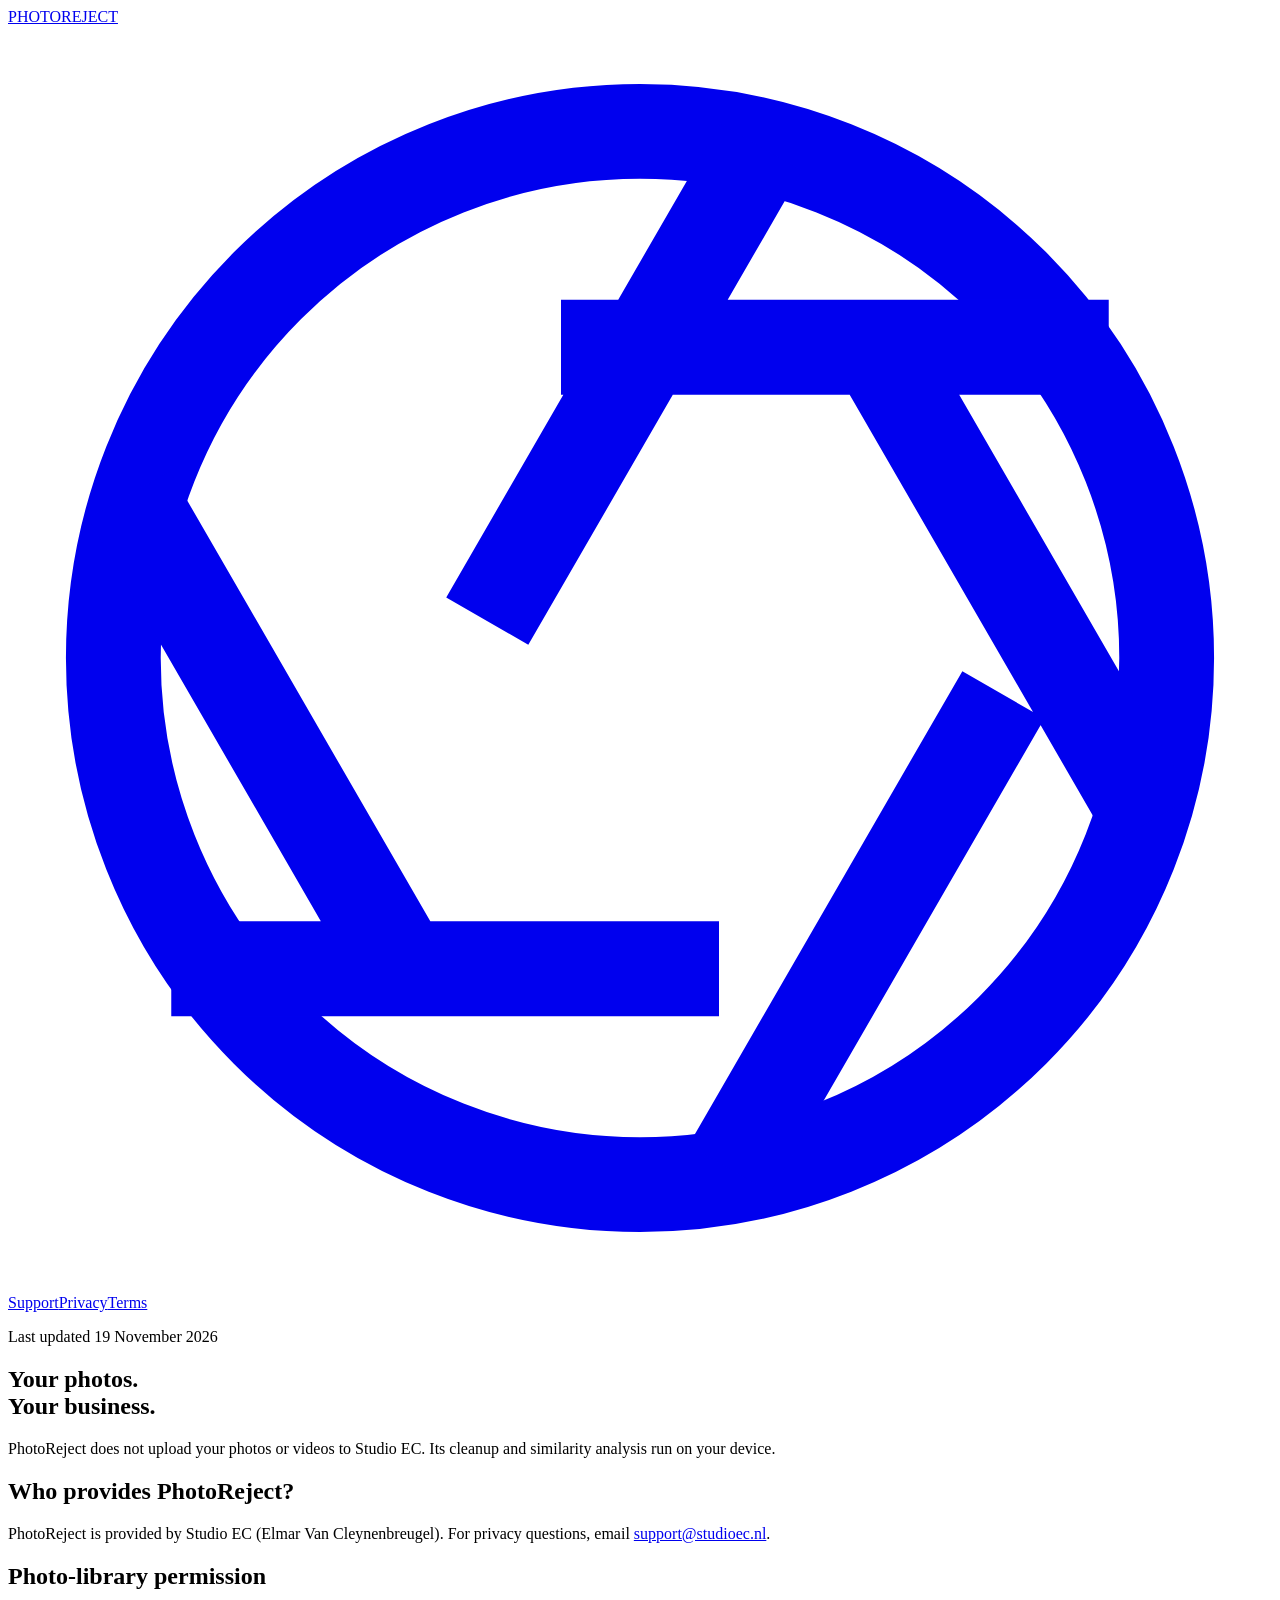
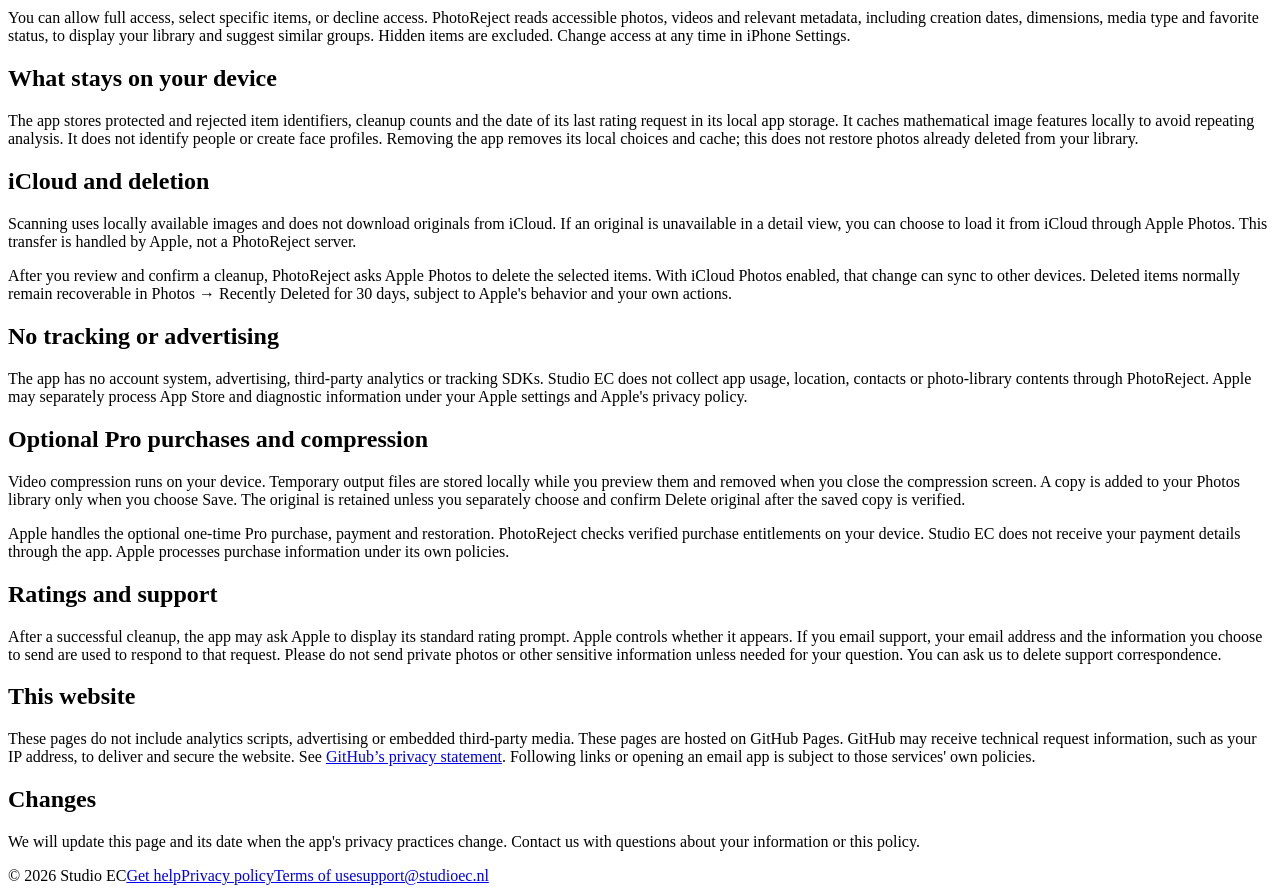
==== docs/privacy/index.html @ e7f42a8a "Publish PhotoReject privacy, terms and support pages" ====
<!doctype html><html lang="en"><head><meta charset="utf-8"><meta name="viewport" content="width=device-width,initial-scale=1"><title>Privacy policy | PhotoReject</title><meta name="description" content="How PhotoReject uses photo-library permission, stores your choices locally, and handles support requests."><link rel="icon" href="/photoreject-policies/assets/icon.png"><link rel="stylesheet" href="/photoreject-policies/style.css"></head><body><header><a class="logo" href="/photoreject-policies/" aria-label="PhotoReject home">PHOTOREJECT<svg viewBox="0 0 24 24" fill="none" stroke="currentColor" stroke-width="1.8" aria-hidden="true"><circle cx="12" cy="12" r="10"/><path d="m14.3 2.3-5.2 9m11.8-5.2H10.5m11.2 9-5.2-9m-2.8 15.6 5.2-9M3.1 17.9h10.4M2.3 8.9l5.2 9"/></svg></a><nav aria-label="Main"><a href="/photoreject-policies/support/">Support</a><a href="/photoreject-policies/privacy/">Privacy</a><a href="/photoreject-policies/terms/">Terms</a></nav></header><main><article class="copy"><p class="eyebrow">Last updated 19 November 2026</p><h1>Your photos.<br><span>Your business.</span></h1><p class="lead">PhotoReject does not upload your photos or videos to Studio EC. Its cleanup and similarity analysis run on your device.</p><h2>Who provides PhotoReject?</h2><p>PhotoReject is provided by Studio EC (Elmar Van Cleynenbreugel). For privacy questions, email <a href="mailto:support@studioec.nl">support@studioec.nl</a>.</p><h2>Photo-library permission</h2><p>You can allow full access, select specific items, or decline access. PhotoReject reads accessible photos, videos and relevant metadata, including creation dates, dimensions, media type and favorite status, to display your library and suggest similar groups. Hidden items are excluded. Change access at any time in iPhone Settings.</p><h2>What stays on your device</h2><p>The app stores protected and rejected item identifiers, cleanup counts and the date of its last rating request in its local app storage. It caches mathematical image features locally to avoid repeating analysis. It does not identify people or create face profiles. Removing the app removes its local choices and cache; this does not restore photos already deleted from your library.</p><h2>iCloud and deletion</h2><p>Scanning uses locally available images and does not download originals from iCloud. If an original is unavailable in a detail view, you can choose to load it from iCloud through Apple Photos. This transfer is handled by Apple, not a PhotoReject server.</p><p>After you review and confirm a cleanup, PhotoReject asks Apple Photos to delete the selected items. With iCloud Photos enabled, that change can sync to other devices. Deleted items normally remain recoverable in Photos → Recently Deleted for 30 days, subject to Apple's behavior and your own actions.</p><h2>No tracking or advertising</h2><p>The app has no account system, advertising, third-party analytics or tracking SDKs. Studio EC does not collect app usage, location, contacts or photo-library contents through PhotoReject. Apple may separately process App Store and diagnostic information under your Apple settings and Apple's privacy policy.</p><h2>Optional Pro purchases and compression</h2><p>Video compression runs on your device. Temporary output files are stored locally while you preview them and removed when you close the compression screen. A copy is added to your Photos library only when you choose Save. The original is retained unless you separately choose and confirm Delete original after the saved copy is verified.</p><p>Apple handles the optional one-time Pro purchase, payment and restoration. PhotoReject checks verified purchase entitlements on your device. Studio EC does not receive your payment details through the app. Apple processes purchase information under its own policies.</p><h2>Ratings and support</h2><p>After a successful cleanup, the app may ask Apple to display its standard rating prompt. Apple controls whether it appears. If you email support, your email address and the information you choose to send are used to respond to that request. Please do not send private photos or other sensitive information unless needed for your question. You can ask us to delete support correspondence.</p><h2>This website</h2><p>These pages do not include analytics scripts, advertising or embedded third-party media. These pages are hosted on GitHub Pages. GitHub may receive technical request information, such as your IP address, to deliver and secure the website. See <a href="https://docs.github.com/en/site-policy/privacy-policies/github-general-privacy-statement">GitHub’s privacy statement</a>. Following links or opening an email app is subject to those services' own policies.</p><h2>Changes</h2><p>We will update this page and its date when the app's privacy practices change. Contact us with questions about your information or this policy.</p></article></main><footer><span>© 2026 Studio EC</span><a href="/photoreject-policies/support/">Get help</a><a href="/photoreject-policies/privacy/">Privacy policy</a><a href="/photoreject-policies/terms/">Terms of use</a><a href="mailto:support@studioec.nl">support@studioec.nl</a></footer></body></html>
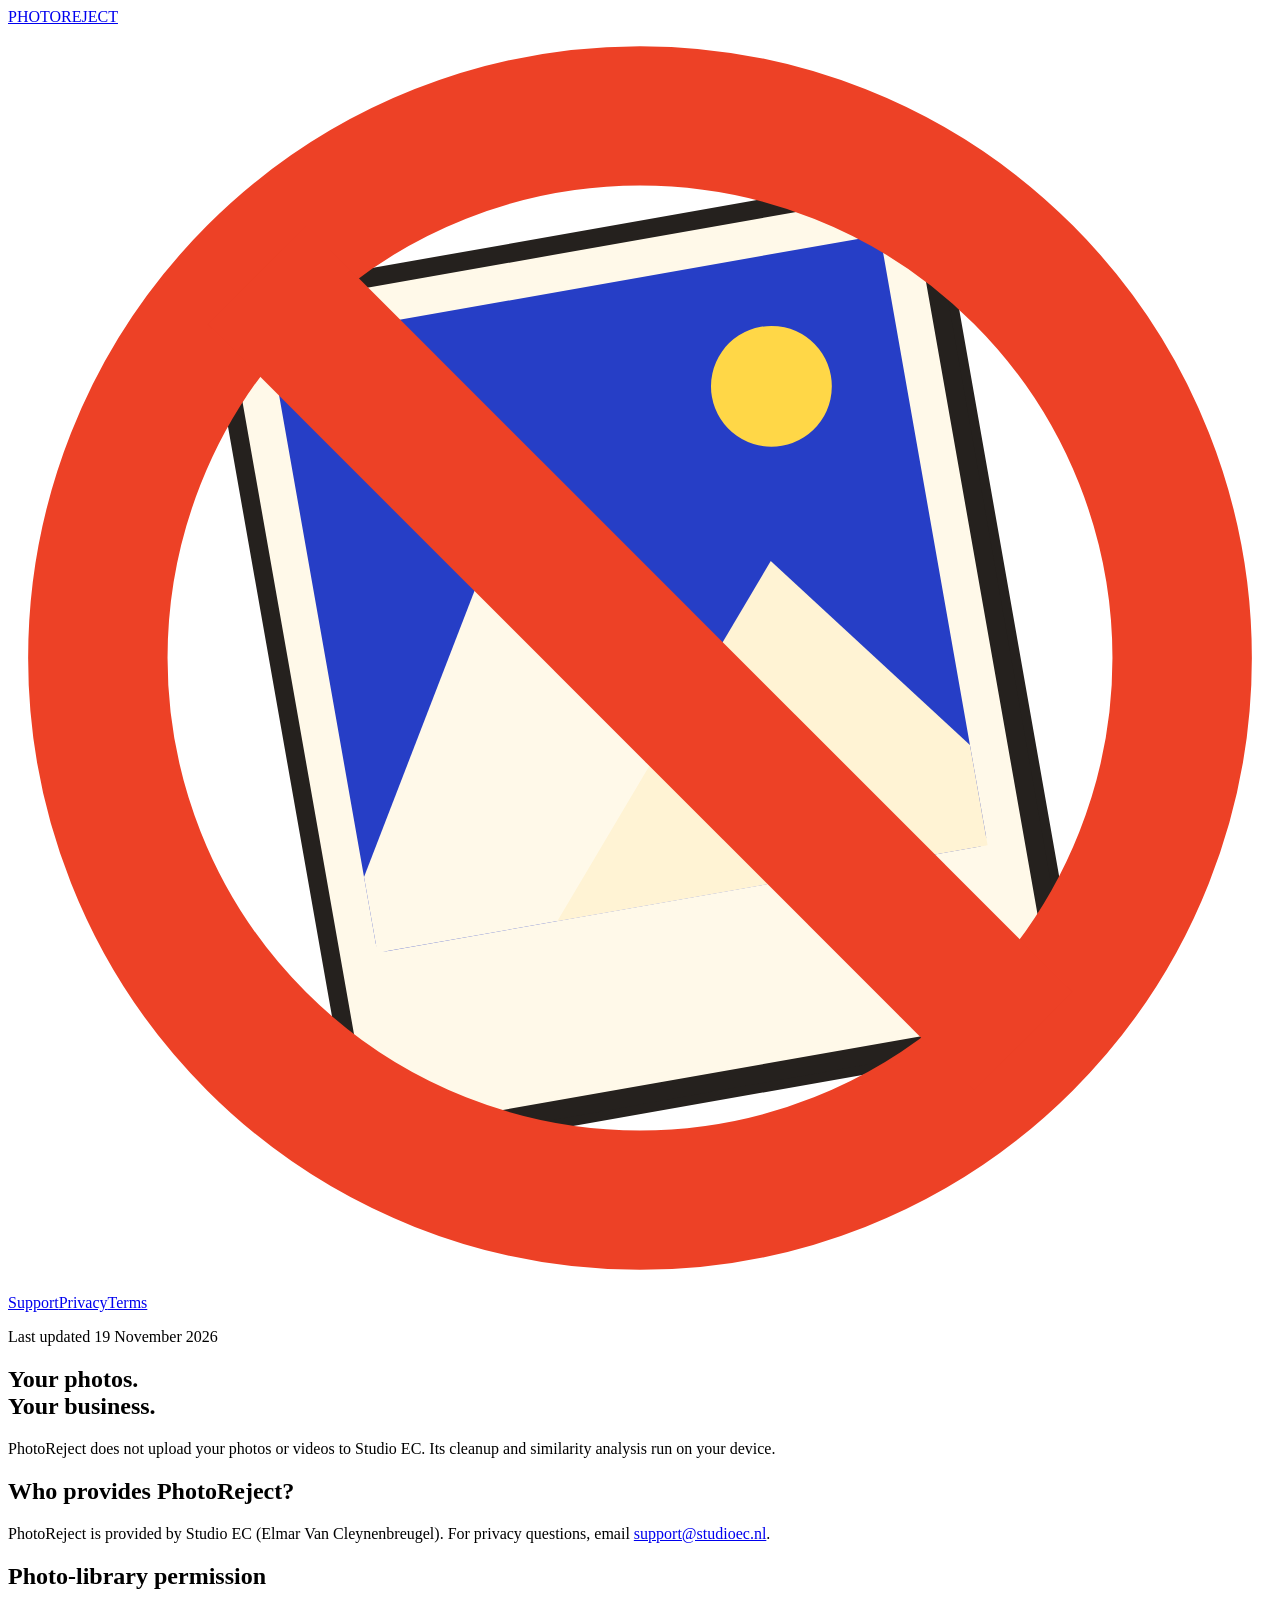
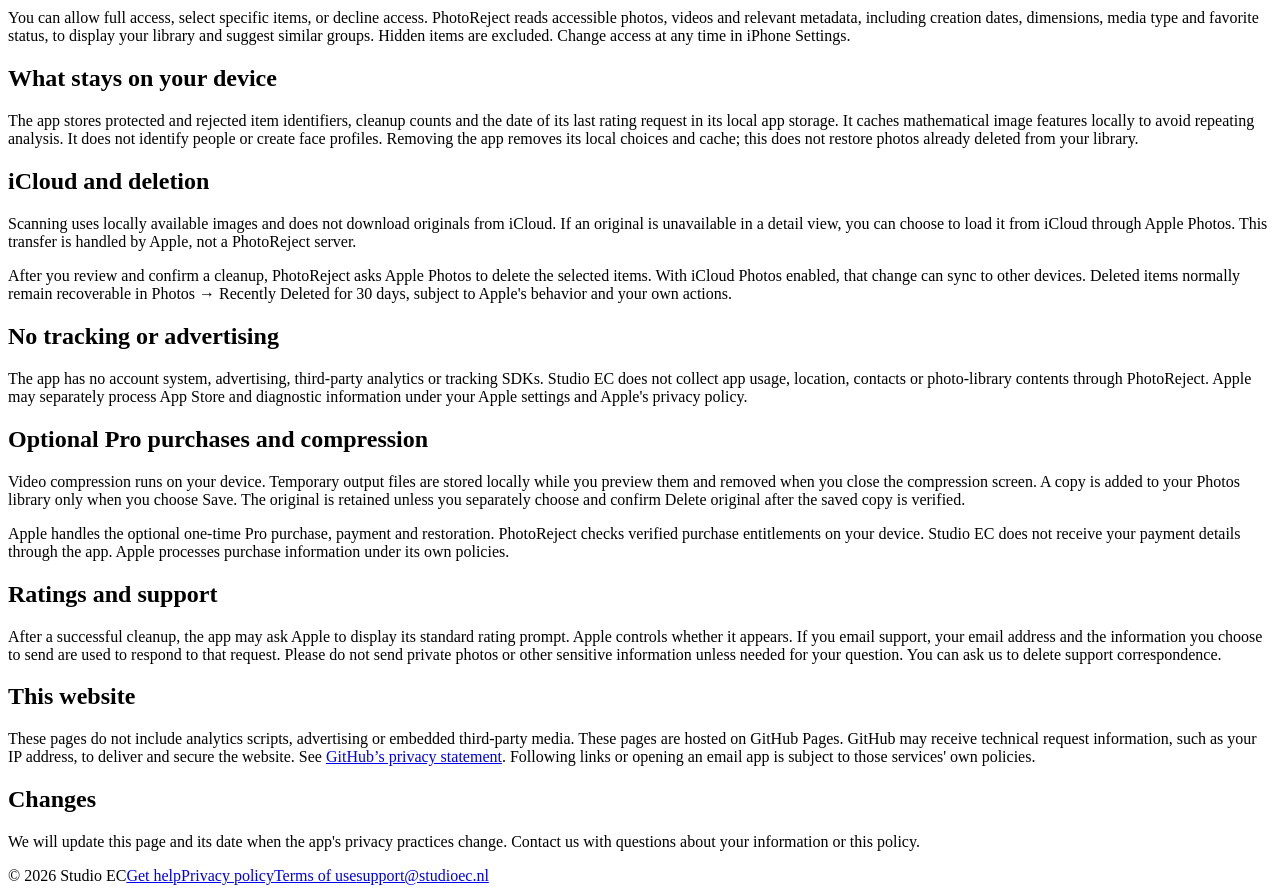
==== commit 0b20779c: "Replace aperture with custom photo-reject brand mark" ====
--- a/docs/privacy/index.html
+++ b/docs/privacy/index.html
@@ -1 +1,12 @@
-<!doctype html><html lang="en"><head><meta charset="utf-8"><meta name="viewport" content="width=device-width,initial-scale=1"><title>Privacy policy | PhotoReject</title><meta name="description" content="How PhotoReject uses photo-library permission, stores your choices locally, and handles support requests."><link rel="icon" href="/photoreject-policies/assets/icon.png"><link rel="stylesheet" href="/photoreject-policies/style.css"></head><body><header><a class="logo" href="/photoreject-policies/" aria-label="PhotoReject home">PHOTOREJECT<svg viewBox="0 0 24 24" fill="none" stroke="currentColor" stroke-width="1.8" aria-hidden="true"><circle cx="12" cy="12" r="10"/><path d="m14.3 2.3-5.2 9m11.8-5.2H10.5m11.2 9-5.2-9m-2.8 15.6 5.2-9M3.1 17.9h10.4M2.3 8.9l5.2 9"/></svg></a><nav aria-label="Main"><a href="/photoreject-policies/support/">Support</a><a href="/photoreject-policies/privacy/">Privacy</a><a href="/photoreject-policies/terms/">Terms</a></nav></header><main><article class="copy"><p class="eyebrow">Last updated 19 November 2026</p><h1>Your photos.<br><span>Your business.</span></h1><p class="lead">PhotoReject does not upload your photos or videos to Studio EC. Its cleanup and similarity analysis run on your device.</p><h2>Who provides PhotoReject?</h2><p>PhotoReject is provided by Studio EC (Elmar Van Cleynenbreugel). For privacy questions, email <a href="mailto:support@studioec.nl">support@studioec.nl</a>.</p><h2>Photo-library permission</h2><p>You can allow full access, select specific items, or decline access. PhotoReject reads accessible photos, videos and relevant metadata, including creation dates, dimensions, media type and favorite status, to display your library and suggest similar groups. Hidden items are excluded. Change access at any time in iPhone Settings.</p><h2>What stays on your device</h2><p>The app stores protected and rejected item identifiers, cleanup counts and the date of its last rating request in its local app storage. It caches mathematical image features locally to avoid repeating analysis. It does not identify people or create face profiles. Removing the app removes its local choices and cache; this does not restore photos already deleted from your library.</p><h2>iCloud and deletion</h2><p>Scanning uses locally available images and does not download originals from iCloud. If an original is unavailable in a detail view, you can choose to load it from iCloud through Apple Photos. This transfer is handled by Apple, not a PhotoReject server.</p><p>After you review and confirm a cleanup, PhotoReject asks Apple Photos to delete the selected items. With iCloud Photos enabled, that change can sync to other devices. Deleted items normally remain recoverable in Photos → Recently Deleted for 30 days, subject to Apple's behavior and your own actions.</p><h2>No tracking or advertising</h2><p>The app has no account system, advertising, third-party analytics or tracking SDKs. Studio EC does not collect app usage, location, contacts or photo-library contents through PhotoReject. Apple may separately process App Store and diagnostic information under your Apple settings and Apple's privacy policy.</p><h2>Optional Pro purchases and compression</h2><p>Video compression runs on your device. Temporary output files are stored locally while you preview them and removed when you close the compression screen. A copy is added to your Photos library only when you choose Save. The original is retained unless you separately choose and confirm Delete original after the saved copy is verified.</p><p>Apple handles the optional one-time Pro purchase, payment and restoration. PhotoReject checks verified purchase entitlements on your device. Studio EC does not receive your payment details through the app. Apple processes purchase information under its own policies.</p><h2>Ratings and support</h2><p>After a successful cleanup, the app may ask Apple to display its standard rating prompt. Apple controls whether it appears. If you email support, your email address and the information you choose to send are used to respond to that request. Please do not send private photos or other sensitive information unless needed for your question. You can ask us to delete support correspondence.</p><h2>This website</h2><p>These pages do not include analytics scripts, advertising or embedded third-party media. These pages are hosted on GitHub Pages. GitHub may receive technical request information, such as your IP address, to deliver and secure the website. See <a href="https://docs.github.com/en/site-policy/privacy-policies/github-general-privacy-statement">GitHub’s privacy statement</a>. Following links or opening an email app is subject to those services' own policies.</p><h2>Changes</h2><p>We will update this page and its date when the app's privacy practices change. Contact us with questions about your information or this policy.</p></article></main><footer><span>© 2026 Studio EC</span><a href="/photoreject-policies/support/">Get help</a><a href="/photoreject-policies/privacy/">Privacy policy</a><a href="/photoreject-policies/terms/">Terms of use</a><a href="mailto:support@studioec.nl">support@studioec.nl</a></footer></body></html>+<!doctype html><html lang="en"><head><meta charset="utf-8"><meta name="viewport" content="width=device-width,initial-scale=1"><title>Privacy policy | PhotoReject</title><meta name="description" content="How PhotoReject uses photo-library permission, stores your choices locally, and handles support requests."><link rel="icon" href="/photoreject-policies/assets/icon.png"><link rel="stylesheet" href="/photoreject-policies/style.css"></head><body><header><a class="logo" href="/photoreject-policies/" aria-label="PhotoReject home">PHOTOREJECT<svg xmlns="http://www.w3.org/2000/svg" viewBox="104 104 816 816" fill="none" aria-hidden="true">
+  <g transform="rotate(-10 512 512)">
+    <rect x="294" y="252" width="460" height="550" rx="20" fill="#25211e"/>
+    <rect x="282" y="240" width="460" height="550" rx="20" fill="#fff9e9" stroke="#25211e" stroke-width="12"/>
+    <rect x="312" y="270" width="400" height="400" rx="6" fill="#263ec6"/>
+    <circle cx="626" cy="354" r="39" fill="#ffd747"/>
+    <path d="M312 670V620.28L425 433L570 670Z" fill="#fff9e9"/>
+    <path d="M430 670L606 465L712 604.3V670Z" fill="#fff3d4"/>
+  </g>
+  <circle cx="512" cy="512" r="350" stroke="#ed4126" stroke-width="90"/>
+  <path d="M264.5 264.5L759.5 759.5" stroke="#ed4126" stroke-width="90"/>
+</svg></a><nav aria-label="Main"><a href="/photoreject-policies/support/">Support</a><a href="/photoreject-policies/privacy/">Privacy</a><a href="/photoreject-policies/terms/">Terms</a></nav></header><main><article class="copy"><p class="eyebrow">Last updated 19 November 2026</p><h1>Your photos.<br><span>Your business.</span></h1><p class="lead">PhotoReject does not upload your photos or videos to Studio EC. Its cleanup and similarity analysis run on your device.</p><h2>Who provides PhotoReject?</h2><p>PhotoReject is provided by Studio EC (Elmar Van Cleynenbreugel). For privacy questions, email <a href="mailto:support@studioec.nl">support@studioec.nl</a>.</p><h2>Photo-library permission</h2><p>You can allow full access, select specific items, or decline access. PhotoReject reads accessible photos, videos and relevant metadata, including creation dates, dimensions, media type and favorite status, to display your library and suggest similar groups. Hidden items are excluded. Change access at any time in iPhone Settings.</p><h2>What stays on your device</h2><p>The app stores protected and rejected item identifiers, cleanup counts and the date of its last rating request in its local app storage. It caches mathematical image features locally to avoid repeating analysis. It does not identify people or create face profiles. Removing the app removes its local choices and cache; this does not restore photos already deleted from your library.</p><h2>iCloud and deletion</h2><p>Scanning uses locally available images and does not download originals from iCloud. If an original is unavailable in a detail view, you can choose to load it from iCloud through Apple Photos. This transfer is handled by Apple, not a PhotoReject server.</p><p>After you review and confirm a cleanup, PhotoReject asks Apple Photos to delete the selected items. With iCloud Photos enabled, that change can sync to other devices. Deleted items normally remain recoverable in Photos → Recently Deleted for 30 days, subject to Apple's behavior and your own actions.</p><h2>No tracking or advertising</h2><p>The app has no account system, advertising, third-party analytics or tracking SDKs. Studio EC does not collect app usage, location, contacts or photo-library contents through PhotoReject. Apple may separately process App Store and diagnostic information under your Apple settings and Apple's privacy policy.</p><h2>Optional Pro purchases and compression</h2><p>Video compression runs on your device. Temporary output files are stored locally while you preview them and removed when you close the compression screen. A copy is added to your Photos library only when you choose Save. The original is retained unless you separately choose and confirm Delete original after the saved copy is verified.</p><p>Apple handles the optional one-time Pro purchase, payment and restoration. PhotoReject checks verified purchase entitlements on your device. Studio EC does not receive your payment details through the app. Apple processes purchase information under its own policies.</p><h2>Ratings and support</h2><p>After a successful cleanup, the app may ask Apple to display its standard rating prompt. Apple controls whether it appears. If you email support, your email address and the information you choose to send are used to respond to that request. Please do not send private photos or other sensitive information unless needed for your question. You can ask us to delete support correspondence.</p><h2>This website</h2><p>These pages do not include analytics scripts, advertising or embedded third-party media. These pages are hosted on GitHub Pages. GitHub may receive technical request information, such as your IP address, to deliver and secure the website. See <a href="https://docs.github.com/en/site-policy/privacy-policies/github-general-privacy-statement">GitHub’s privacy statement</a>. Following links or opening an email app is subject to those services' own policies.</p><h2>Changes</h2><p>We will update this page and its date when the app's privacy practices change. Contact us with questions about your information or this policy.</p></article></main><footer><span>© 2026 Studio EC</span><a href="/photoreject-policies/support/">Get help</a><a href="/photoreject-policies/privacy/">Privacy policy</a><a href="/photoreject-policies/terms/">Terms of use</a><a href="mailto:support@studioec.nl">support@studioec.nl</a></footer></body></html>
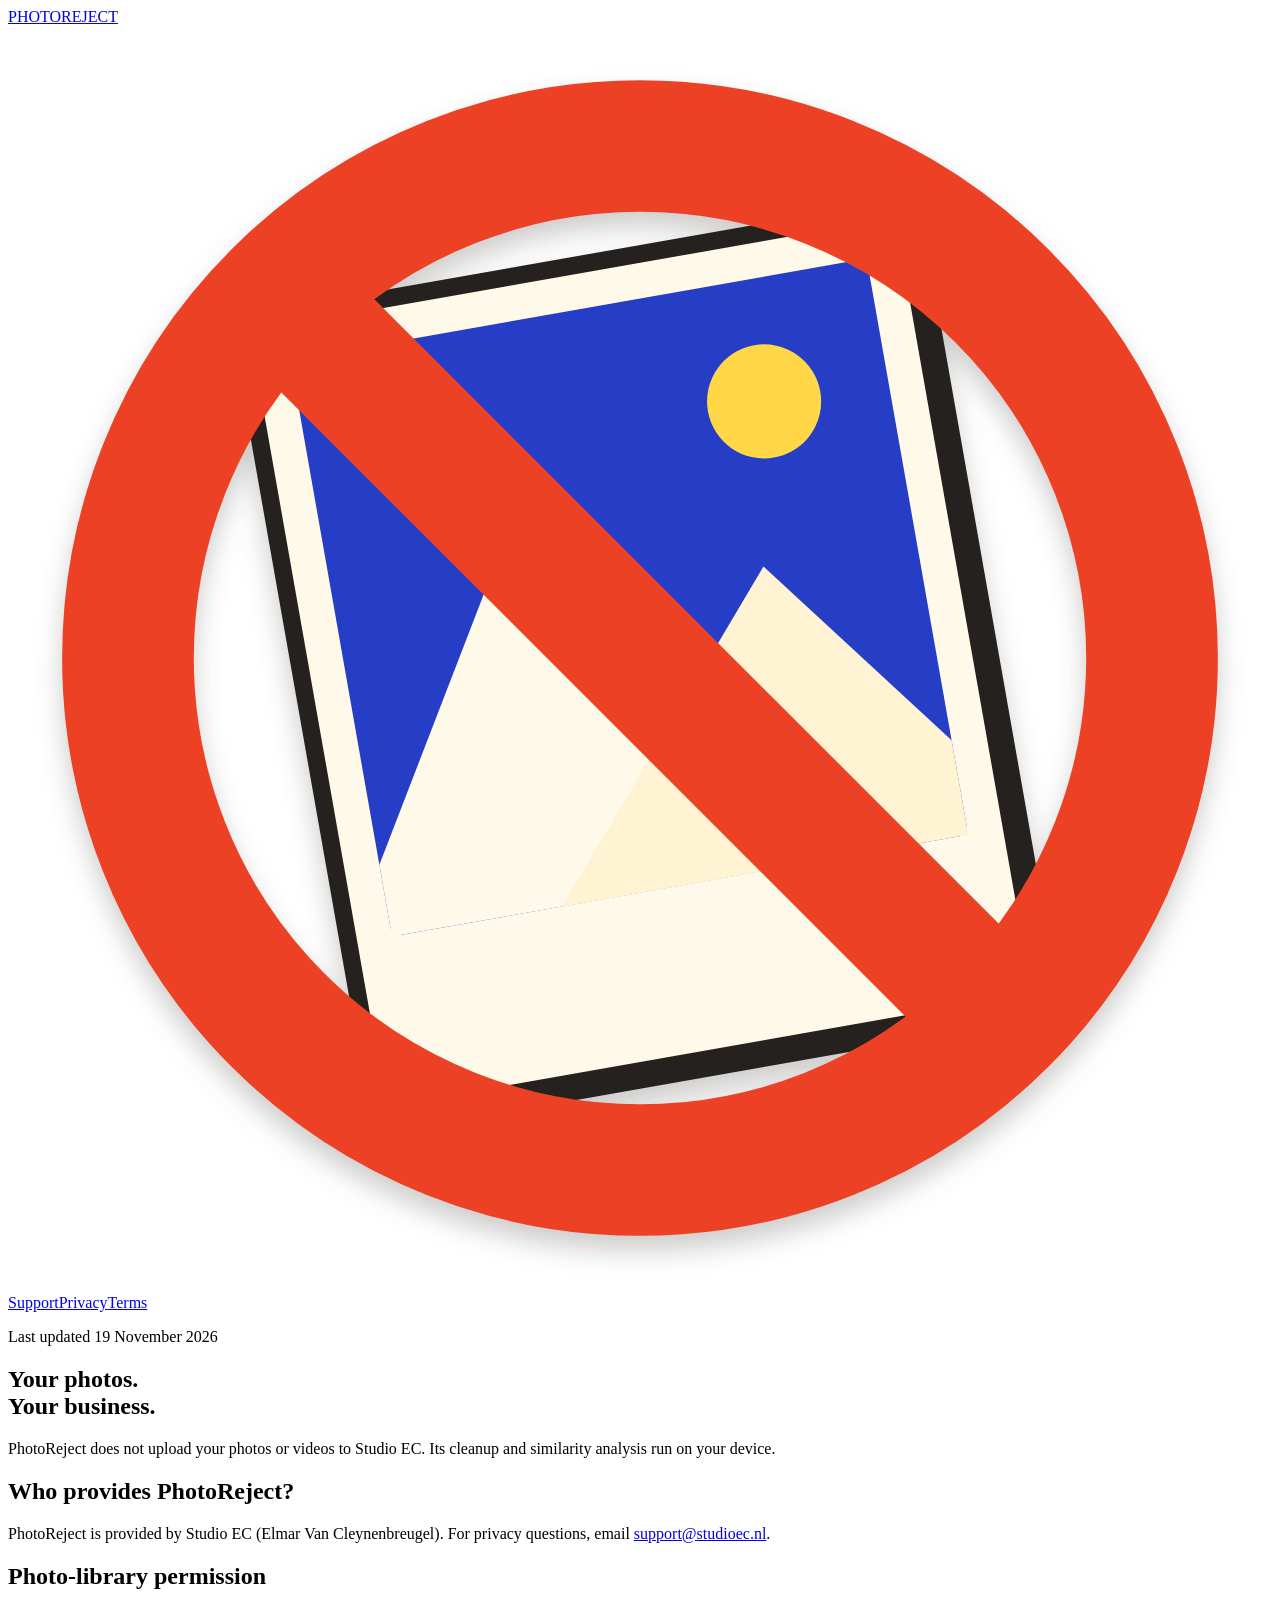
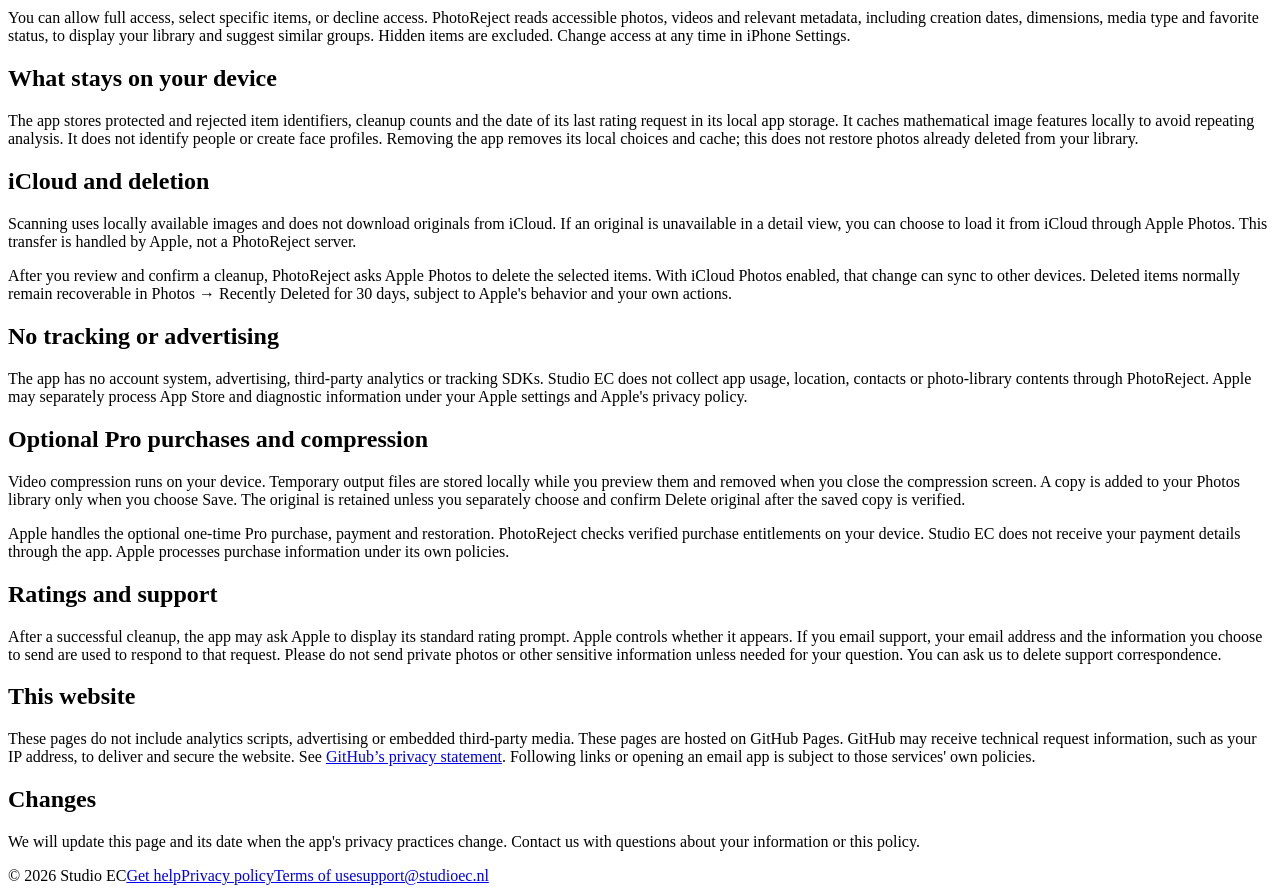
==== commit dd3c12f9: "Add subtle depth to PhotoReject icon and update headline" ====
--- a/docs/privacy/index.html
+++ b/docs/privacy/index.html
@@ -1,4 +1,6 @@
-<!doctype html><html lang="en"><head><meta charset="utf-8"><meta name="viewport" content="width=device-width,initial-scale=1"><title>Privacy policy | PhotoReject</title><meta name="description" content="How PhotoReject uses photo-library permission, stores your choices locally, and handles support requests."><link rel="icon" href="/photoreject-policies/assets/icon.png"><link rel="stylesheet" href="/photoreject-policies/style.css"></head><body><header><a class="logo" href="/photoreject-policies/" aria-label="PhotoReject home">PHOTOREJECT<svg xmlns="http://www.w3.org/2000/svg" viewBox="104 104 816 816" fill="none" aria-hidden="true">
+<!doctype html><html lang="en"><head><meta charset="utf-8"><meta name="viewport" content="width=device-width,initial-scale=1"><title>Privacy policy | PhotoReject</title><meta name="description" content="How PhotoReject uses photo-library permission, stores your choices locally, and handles support requests."><link rel="icon" href="/photoreject-policies/assets/icon.png"><link rel="stylesheet" href="/photoreject-policies/style.css"></head><body><header><a class="logo" href="/photoreject-policies/" aria-label="PhotoReject home">PHOTOREJECT<svg xmlns="http://www.w3.org/2000/svg" viewBox="80 80 864 864" fill="none" aria-hidden="true">
+  <defs><filter id="photo-reject-shadow" x="-15%" y="-15%" width="130%" height="140%" color-interpolation-filters="sRGB"><feDropShadow dx="0" dy="10" stdDeviation="9" flood-color="#25211e" flood-opacity=".23"/></filter></defs>
+  <g filter="url(#photo-reject-shadow)">
   <g transform="rotate(-10 512 512)">
     <rect x="294" y="252" width="460" height="550" rx="20" fill="#25211e"/>
     <rect x="282" y="240" width="460" height="550" rx="20" fill="#fff9e9" stroke="#25211e" stroke-width="12"/>
@@ -9,4 +11,5 @@
   </g>
   <circle cx="512" cy="512" r="350" stroke="#ed4126" stroke-width="90"/>
   <path d="M264.5 264.5L759.5 759.5" stroke="#ed4126" stroke-width="90"/>
+  </g>
 </svg></a><nav aria-label="Main"><a href="/photoreject-policies/support/">Support</a><a href="/photoreject-policies/privacy/">Privacy</a><a href="/photoreject-policies/terms/">Terms</a></nav></header><main><article class="copy"><p class="eyebrow">Last updated 19 November 2026</p><h1>Your photos.<br><span>Your business.</span></h1><p class="lead">PhotoReject does not upload your photos or videos to Studio EC. Its cleanup and similarity analysis run on your device.</p><h2>Who provides PhotoReject?</h2><p>PhotoReject is provided by Studio EC (Elmar Van Cleynenbreugel). For privacy questions, email <a href="mailto:support@studioec.nl">support@studioec.nl</a>.</p><h2>Photo-library permission</h2><p>You can allow full access, select specific items, or decline access. PhotoReject reads accessible photos, videos and relevant metadata, including creation dates, dimensions, media type and favorite status, to display your library and suggest similar groups. Hidden items are excluded. Change access at any time in iPhone Settings.</p><h2>What stays on your device</h2><p>The app stores protected and rejected item identifiers, cleanup counts and the date of its last rating request in its local app storage. It caches mathematical image features locally to avoid repeating analysis. It does not identify people or create face profiles. Removing the app removes its local choices and cache; this does not restore photos already deleted from your library.</p><h2>iCloud and deletion</h2><p>Scanning uses locally available images and does not download originals from iCloud. If an original is unavailable in a detail view, you can choose to load it from iCloud through Apple Photos. This transfer is handled by Apple, not a PhotoReject server.</p><p>After you review and confirm a cleanup, PhotoReject asks Apple Photos to delete the selected items. With iCloud Photos enabled, that change can sync to other devices. Deleted items normally remain recoverable in Photos → Recently Deleted for 30 days, subject to Apple's behavior and your own actions.</p><h2>No tracking or advertising</h2><p>The app has no account system, advertising, third-party analytics or tracking SDKs. Studio EC does not collect app usage, location, contacts or photo-library contents through PhotoReject. Apple may separately process App Store and diagnostic information under your Apple settings and Apple's privacy policy.</p><h2>Optional Pro purchases and compression</h2><p>Video compression runs on your device. Temporary output files are stored locally while you preview them and removed when you close the compression screen. A copy is added to your Photos library only when you choose Save. The original is retained unless you separately choose and confirm Delete original after the saved copy is verified.</p><p>Apple handles the optional one-time Pro purchase, payment and restoration. PhotoReject checks verified purchase entitlements on your device. Studio EC does not receive your payment details through the app. Apple processes purchase information under its own policies.</p><h2>Ratings and support</h2><p>After a successful cleanup, the app may ask Apple to display its standard rating prompt. Apple controls whether it appears. If you email support, your email address and the information you choose to send are used to respond to that request. Please do not send private photos or other sensitive information unless needed for your question. You can ask us to delete support correspondence.</p><h2>This website</h2><p>These pages do not include analytics scripts, advertising or embedded third-party media. These pages are hosted on GitHub Pages. GitHub may receive technical request information, such as your IP address, to deliver and secure the website. See <a href="https://docs.github.com/en/site-policy/privacy-policies/github-general-privacy-statement">GitHub’s privacy statement</a>. Following links or opening an email app is subject to those services' own policies.</p><h2>Changes</h2><p>We will update this page and its date when the app's privacy practices change. Contact us with questions about your information or this policy.</p></article></main><footer><span>© 2026 Studio EC</span><a href="/photoreject-policies/support/">Get help</a><a href="/photoreject-policies/privacy/">Privacy policy</a><a href="/photoreject-policies/terms/">Terms of use</a><a href="mailto:support@studioec.nl">support@studioec.nl</a></footer></body></html>
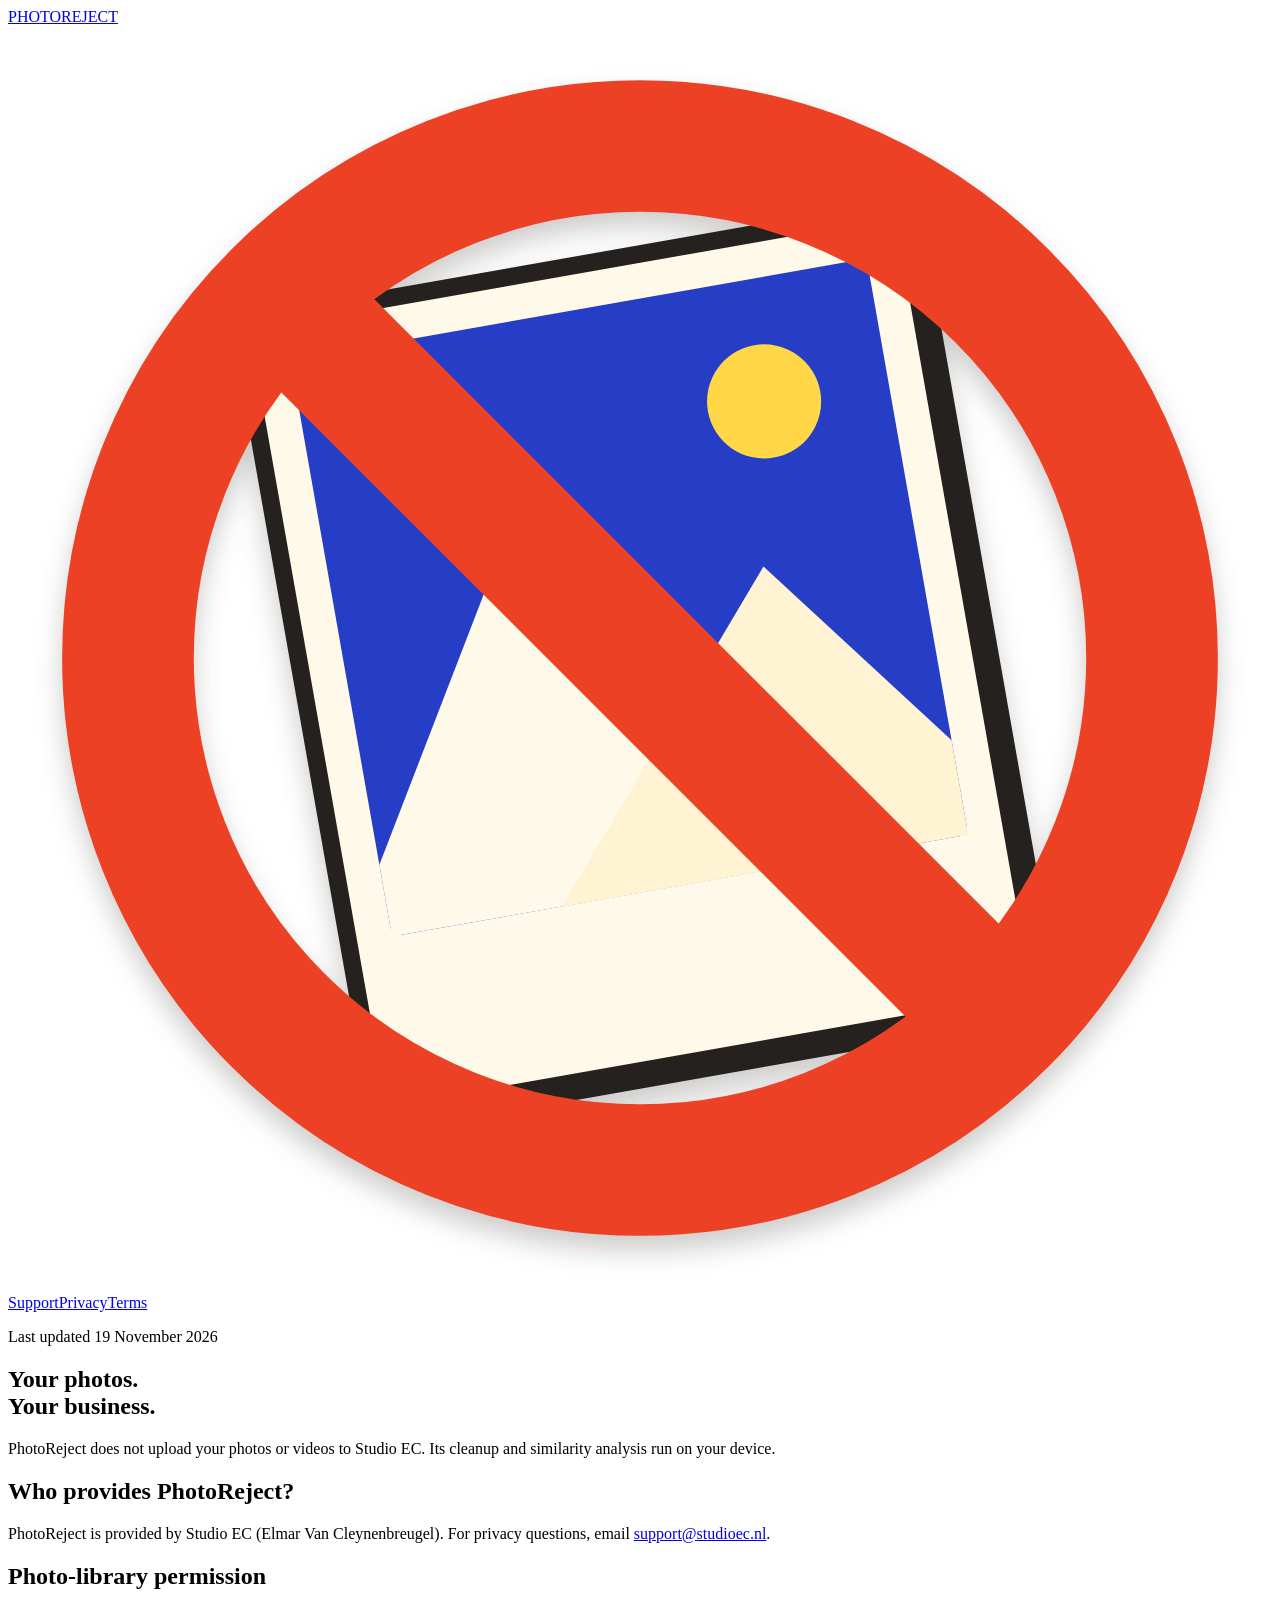
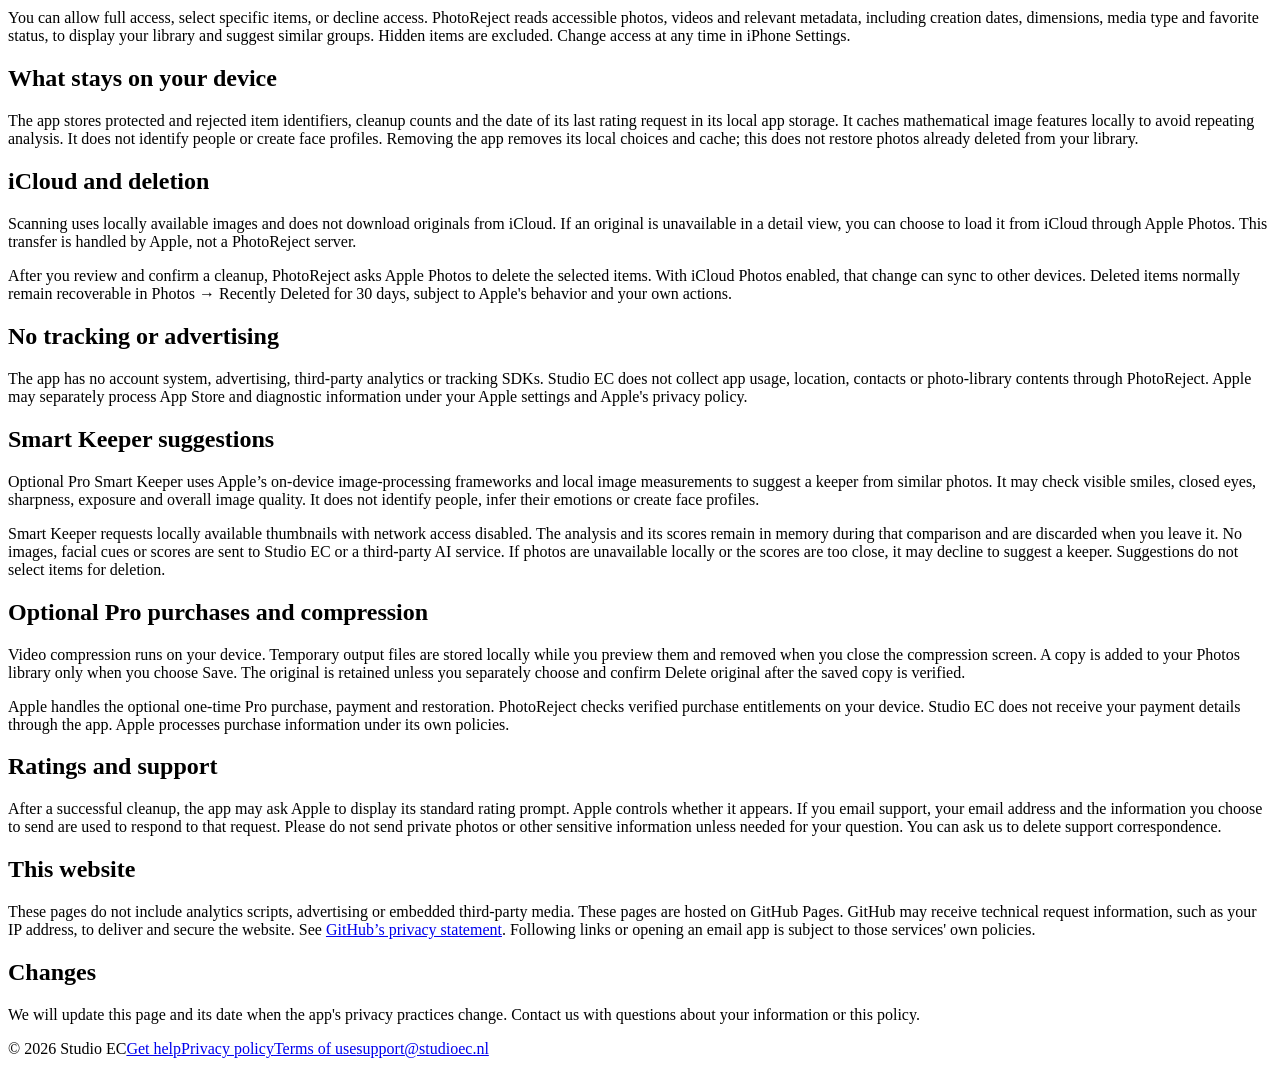
==== commit 29966ea7: "Document local Smart Keeper analysis in PhotoReject Pro" ====
--- a/docs/privacy/index.html
+++ b/docs/privacy/index.html
@@ -12,4 +12,4 @@
   <circle cx="512" cy="512" r="350" stroke="#ed4126" stroke-width="90"/>
   <path d="M264.5 264.5L759.5 759.5" stroke="#ed4126" stroke-width="90"/>
   </g>
-</svg></a><nav aria-label="Main"><a href="/photoreject-policies/support/">Support</a><a href="/photoreject-policies/privacy/">Privacy</a><a href="/photoreject-policies/terms/">Terms</a></nav></header><main><article class="copy"><p class="eyebrow">Last updated 19 November 2026</p><h1>Your photos.<br><span>Your business.</span></h1><p class="lead">PhotoReject does not upload your photos or videos to Studio EC. Its cleanup and similarity analysis run on your device.</p><h2>Who provides PhotoReject?</h2><p>PhotoReject is provided by Studio EC (Elmar Van Cleynenbreugel). For privacy questions, email <a href="mailto:support@studioec.nl">support@studioec.nl</a>.</p><h2>Photo-library permission</h2><p>You can allow full access, select specific items, or decline access. PhotoReject reads accessible photos, videos and relevant metadata, including creation dates, dimensions, media type and favorite status, to display your library and suggest similar groups. Hidden items are excluded. Change access at any time in iPhone Settings.</p><h2>What stays on your device</h2><p>The app stores protected and rejected item identifiers, cleanup counts and the date of its last rating request in its local app storage. It caches mathematical image features locally to avoid repeating analysis. It does not identify people or create face profiles. Removing the app removes its local choices and cache; this does not restore photos already deleted from your library.</p><h2>iCloud and deletion</h2><p>Scanning uses locally available images and does not download originals from iCloud. If an original is unavailable in a detail view, you can choose to load it from iCloud through Apple Photos. This transfer is handled by Apple, not a PhotoReject server.</p><p>After you review and confirm a cleanup, PhotoReject asks Apple Photos to delete the selected items. With iCloud Photos enabled, that change can sync to other devices. Deleted items normally remain recoverable in Photos → Recently Deleted for 30 days, subject to Apple's behavior and your own actions.</p><h2>No tracking or advertising</h2><p>The app has no account system, advertising, third-party analytics or tracking SDKs. Studio EC does not collect app usage, location, contacts or photo-library contents through PhotoReject. Apple may separately process App Store and diagnostic information under your Apple settings and Apple's privacy policy.</p><h2>Optional Pro purchases and compression</h2><p>Video compression runs on your device. Temporary output files are stored locally while you preview them and removed when you close the compression screen. A copy is added to your Photos library only when you choose Save. The original is retained unless you separately choose and confirm Delete original after the saved copy is verified.</p><p>Apple handles the optional one-time Pro purchase, payment and restoration. PhotoReject checks verified purchase entitlements on your device. Studio EC does not receive your payment details through the app. Apple processes purchase information under its own policies.</p><h2>Ratings and support</h2><p>After a successful cleanup, the app may ask Apple to display its standard rating prompt. Apple controls whether it appears. If you email support, your email address and the information you choose to send are used to respond to that request. Please do not send private photos or other sensitive information unless needed for your question. You can ask us to delete support correspondence.</p><h2>This website</h2><p>These pages do not include analytics scripts, advertising or embedded third-party media. These pages are hosted on GitHub Pages. GitHub may receive technical request information, such as your IP address, to deliver and secure the website. See <a href="https://docs.github.com/en/site-policy/privacy-policies/github-general-privacy-statement">GitHub’s privacy statement</a>. Following links or opening an email app is subject to those services' own policies.</p><h2>Changes</h2><p>We will update this page and its date when the app's privacy practices change. Contact us with questions about your information or this policy.</p></article></main><footer><span>© 2026 Studio EC</span><a href="/photoreject-policies/support/">Get help</a><a href="/photoreject-policies/privacy/">Privacy policy</a><a href="/photoreject-policies/terms/">Terms of use</a><a href="mailto:support@studioec.nl">support@studioec.nl</a></footer></body></html>+</svg></a><nav aria-label="Main"><a href="/photoreject-policies/support/">Support</a><a href="/photoreject-policies/privacy/">Privacy</a><a href="/photoreject-policies/terms/">Terms</a></nav></header><main><article class="copy"><p class="eyebrow">Last updated 19 November 2026</p><h1>Your photos.<br><span>Your business.</span></h1><p class="lead">PhotoReject does not upload your photos or videos to Studio EC. Its cleanup and similarity analysis run on your device.</p><h2>Who provides PhotoReject?</h2><p>PhotoReject is provided by Studio EC (Elmar Van Cleynenbreugel). For privacy questions, email <a href="mailto:support@studioec.nl">support@studioec.nl</a>.</p><h2>Photo-library permission</h2><p>You can allow full access, select specific items, or decline access. PhotoReject reads accessible photos, videos and relevant metadata, including creation dates, dimensions, media type and favorite status, to display your library and suggest similar groups. Hidden items are excluded. Change access at any time in iPhone Settings.</p><h2>What stays on your device</h2><p>The app stores protected and rejected item identifiers, cleanup counts and the date of its last rating request in its local app storage. It caches mathematical image features locally to avoid repeating analysis. It does not identify people or create face profiles. Removing the app removes its local choices and cache; this does not restore photos already deleted from your library.</p><h2>iCloud and deletion</h2><p>Scanning uses locally available images and does not download originals from iCloud. If an original is unavailable in a detail view, you can choose to load it from iCloud through Apple Photos. This transfer is handled by Apple, not a PhotoReject server.</p><p>After you review and confirm a cleanup, PhotoReject asks Apple Photos to delete the selected items. With iCloud Photos enabled, that change can sync to other devices. Deleted items normally remain recoverable in Photos → Recently Deleted for 30 days, subject to Apple's behavior and your own actions.</p><h2>No tracking or advertising</h2><p>The app has no account system, advertising, third-party analytics or tracking SDKs. Studio EC does not collect app usage, location, contacts or photo-library contents through PhotoReject. Apple may separately process App Store and diagnostic information under your Apple settings and Apple's privacy policy.</p><h2>Smart Keeper suggestions</h2><p>Optional Pro Smart Keeper uses Apple’s on-device image-processing frameworks and local image measurements to suggest a keeper from similar photos. It may check visible smiles, closed eyes, sharpness, exposure and overall image quality. It does not identify people, infer their emotions or create face profiles.</p><p>Smart Keeper requests locally available thumbnails with network access disabled. The analysis and its scores remain in memory during that comparison and are discarded when you leave it. No images, facial cues or scores are sent to Studio EC or a third-party AI service. If photos are unavailable locally or the scores are too close, it may decline to suggest a keeper. Suggestions do not select items for deletion.</p><h2>Optional Pro purchases and compression</h2><p>Video compression runs on your device. Temporary output files are stored locally while you preview them and removed when you close the compression screen. A copy is added to your Photos library only when you choose Save. The original is retained unless you separately choose and confirm Delete original after the saved copy is verified.</p><p>Apple handles the optional one-time Pro purchase, payment and restoration. PhotoReject checks verified purchase entitlements on your device. Studio EC does not receive your payment details through the app. Apple processes purchase information under its own policies.</p><h2>Ratings and support</h2><p>After a successful cleanup, the app may ask Apple to display its standard rating prompt. Apple controls whether it appears. If you email support, your email address and the information you choose to send are used to respond to that request. Please do not send private photos or other sensitive information unless needed for your question. You can ask us to delete support correspondence.</p><h2>This website</h2><p>These pages do not include analytics scripts, advertising or embedded third-party media. These pages are hosted on GitHub Pages. GitHub may receive technical request information, such as your IP address, to deliver and secure the website. See <a href="https://docs.github.com/en/site-policy/privacy-policies/github-general-privacy-statement">GitHub’s privacy statement</a>. Following links or opening an email app is subject to those services' own policies.</p><h2>Changes</h2><p>We will update this page and its date when the app's privacy practices change. Contact us with questions about your information or this policy.</p></article></main><footer><span>© 2026 Studio EC</span><a href="/photoreject-policies/support/">Get help</a><a href="/photoreject-policies/privacy/">Privacy policy</a><a href="/photoreject-policies/terms/">Terms of use</a><a href="mailto:support@studioec.nl">support@studioec.nl</a></footer></body></html>
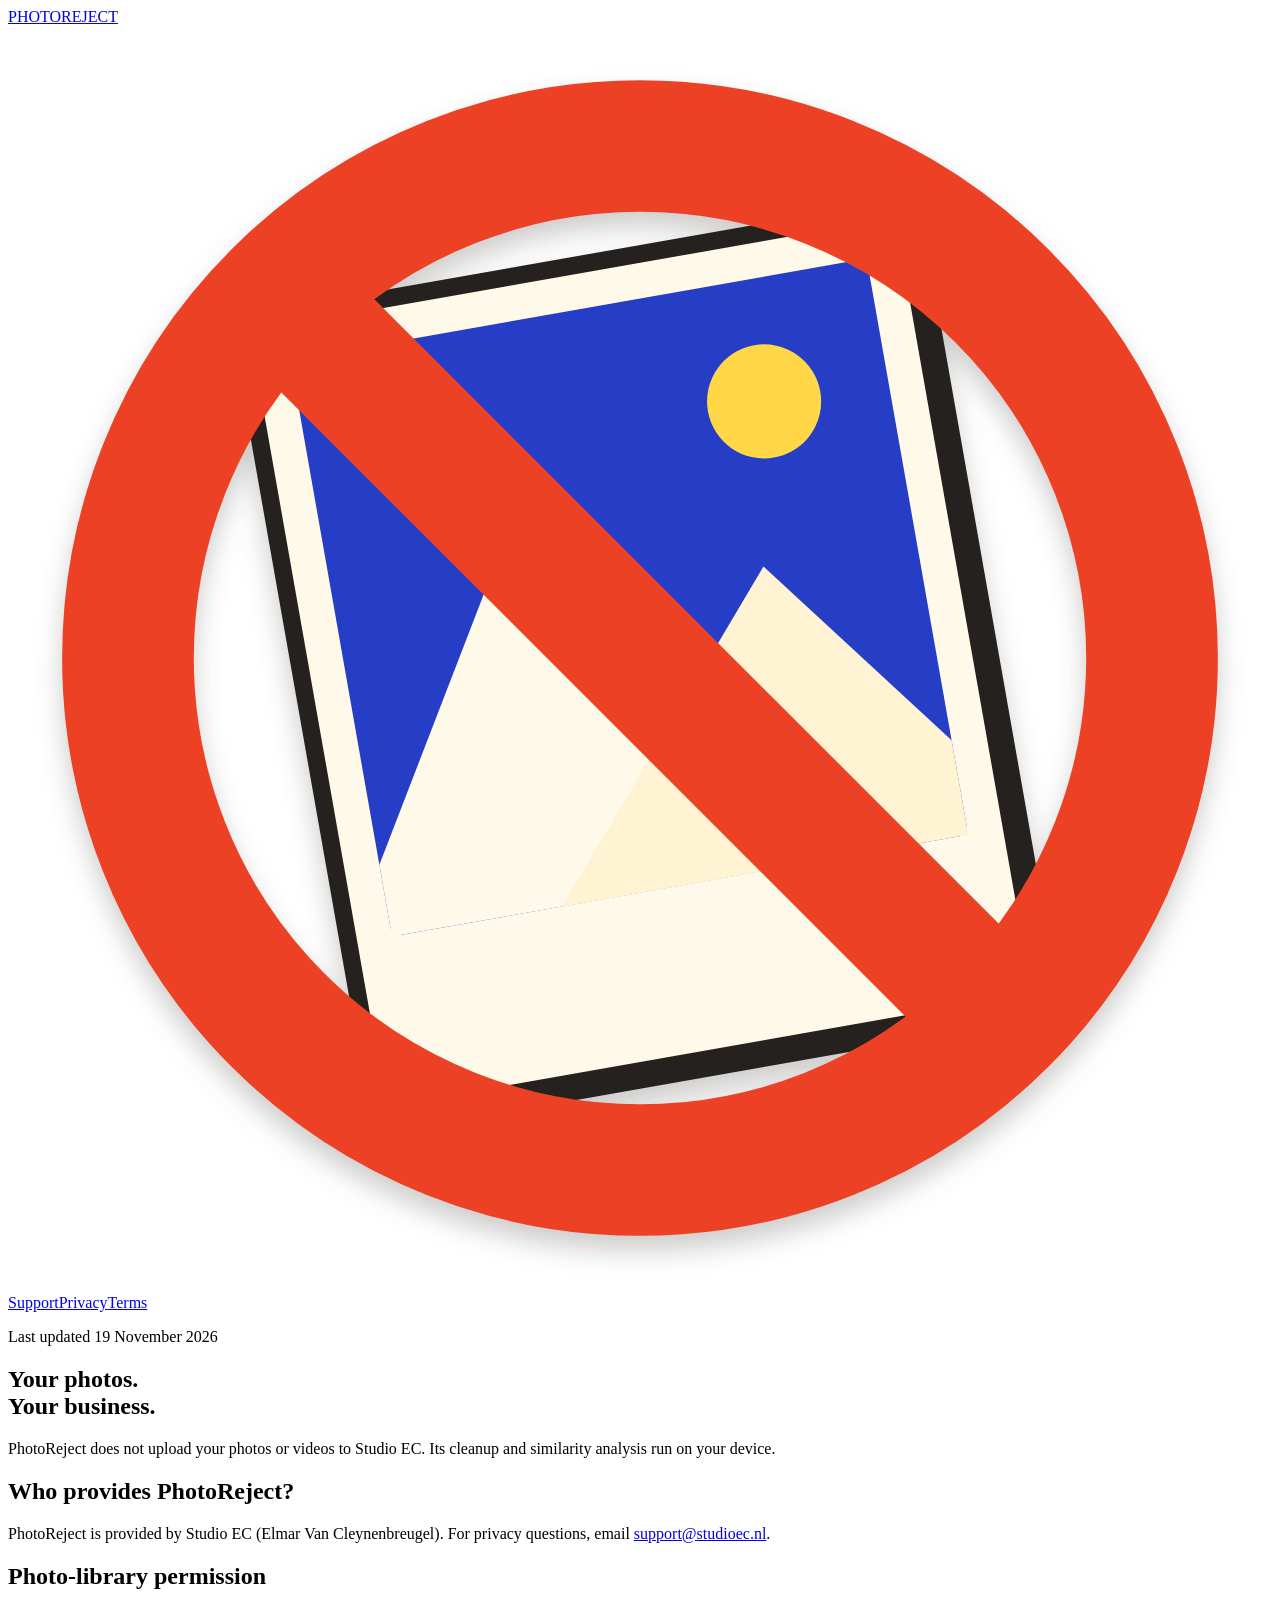
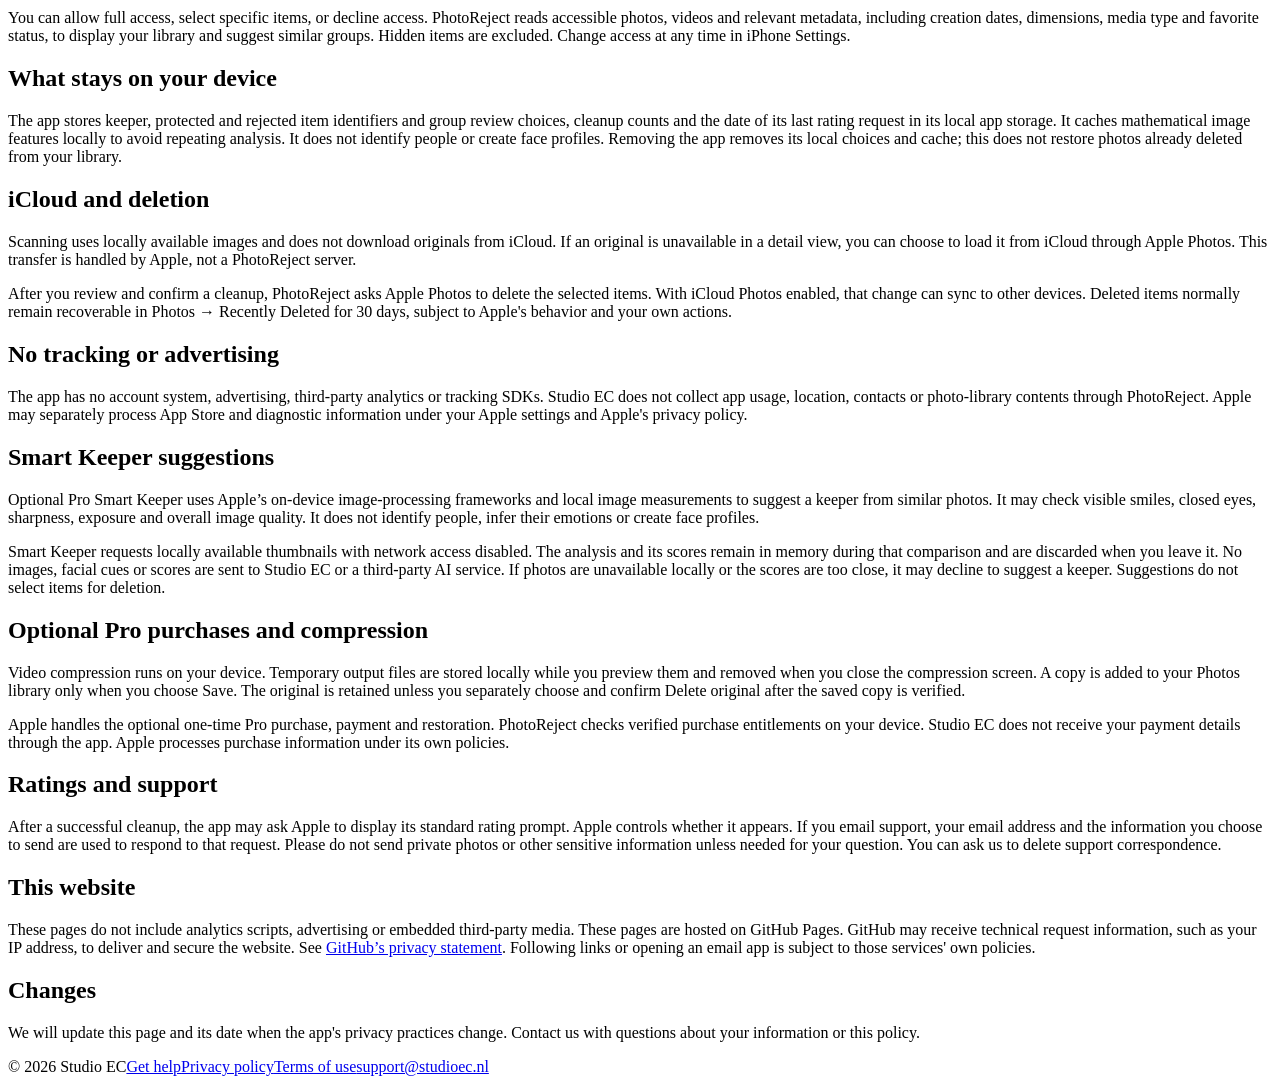
==== commit beac7dbc: "Document multiple keepers, keep none and explicit protection" ====
--- a/docs/privacy/index.html
+++ b/docs/privacy/index.html
@@ -12,4 +12,4 @@
   <circle cx="512" cy="512" r="350" stroke="#ed4126" stroke-width="90"/>
   <path d="M264.5 264.5L759.5 759.5" stroke="#ed4126" stroke-width="90"/>
   </g>
-</svg></a><nav aria-label="Main"><a href="/photoreject-policies/support/">Support</a><a href="/photoreject-policies/privacy/">Privacy</a><a href="/photoreject-policies/terms/">Terms</a></nav></header><main><article class="copy"><p class="eyebrow">Last updated 19 November 2026</p><h1>Your photos.<br><span>Your business.</span></h1><p class="lead">PhotoReject does not upload your photos or videos to Studio EC. Its cleanup and similarity analysis run on your device.</p><h2>Who provides PhotoReject?</h2><p>PhotoReject is provided by Studio EC (Elmar Van Cleynenbreugel). For privacy questions, email <a href="mailto:support@studioec.nl">support@studioec.nl</a>.</p><h2>Photo-library permission</h2><p>You can allow full access, select specific items, or decline access. PhotoReject reads accessible photos, videos and relevant metadata, including creation dates, dimensions, media type and favorite status, to display your library and suggest similar groups. Hidden items are excluded. Change access at any time in iPhone Settings.</p><h2>What stays on your device</h2><p>The app stores protected and rejected item identifiers, cleanup counts and the date of its last rating request in its local app storage. It caches mathematical image features locally to avoid repeating analysis. It does not identify people or create face profiles. Removing the app removes its local choices and cache; this does not restore photos already deleted from your library.</p><h2>iCloud and deletion</h2><p>Scanning uses locally available images and does not download originals from iCloud. If an original is unavailable in a detail view, you can choose to load it from iCloud through Apple Photos. This transfer is handled by Apple, not a PhotoReject server.</p><p>After you review and confirm a cleanup, PhotoReject asks Apple Photos to delete the selected items. With iCloud Photos enabled, that change can sync to other devices. Deleted items normally remain recoverable in Photos → Recently Deleted for 30 days, subject to Apple's behavior and your own actions.</p><h2>No tracking or advertising</h2><p>The app has no account system, advertising, third-party analytics or tracking SDKs. Studio EC does not collect app usage, location, contacts or photo-library contents through PhotoReject. Apple may separately process App Store and diagnostic information under your Apple settings and Apple's privacy policy.</p><h2>Smart Keeper suggestions</h2><p>Optional Pro Smart Keeper uses Apple’s on-device image-processing frameworks and local image measurements to suggest a keeper from similar photos. It may check visible smiles, closed eyes, sharpness, exposure and overall image quality. It does not identify people, infer their emotions or create face profiles.</p><p>Smart Keeper requests locally available thumbnails with network access disabled. The analysis and its scores remain in memory during that comparison and are discarded when you leave it. No images, facial cues or scores are sent to Studio EC or a third-party AI service. If photos are unavailable locally or the scores are too close, it may decline to suggest a keeper. Suggestions do not select items for deletion.</p><h2>Optional Pro purchases and compression</h2><p>Video compression runs on your device. Temporary output files are stored locally while you preview them and removed when you close the compression screen. A copy is added to your Photos library only when you choose Save. The original is retained unless you separately choose and confirm Delete original after the saved copy is verified.</p><p>Apple handles the optional one-time Pro purchase, payment and restoration. PhotoReject checks verified purchase entitlements on your device. Studio EC does not receive your payment details through the app. Apple processes purchase information under its own policies.</p><h2>Ratings and support</h2><p>After a successful cleanup, the app may ask Apple to display its standard rating prompt. Apple controls whether it appears. If you email support, your email address and the information you choose to send are used to respond to that request. Please do not send private photos or other sensitive information unless needed for your question. You can ask us to delete support correspondence.</p><h2>This website</h2><p>These pages do not include analytics scripts, advertising or embedded third-party media. These pages are hosted on GitHub Pages. GitHub may receive technical request information, such as your IP address, to deliver and secure the website. See <a href="https://docs.github.com/en/site-policy/privacy-policies/github-general-privacy-statement">GitHub’s privacy statement</a>. Following links or opening an email app is subject to those services' own policies.</p><h2>Changes</h2><p>We will update this page and its date when the app's privacy practices change. Contact us with questions about your information or this policy.</p></article></main><footer><span>© 2026 Studio EC</span><a href="/photoreject-policies/support/">Get help</a><a href="/photoreject-policies/privacy/">Privacy policy</a><a href="/photoreject-policies/terms/">Terms of use</a><a href="mailto:support@studioec.nl">support@studioec.nl</a></footer></body></html>+</svg></a><nav aria-label="Main"><a href="/photoreject-policies/support/">Support</a><a href="/photoreject-policies/privacy/">Privacy</a><a href="/photoreject-policies/terms/">Terms</a></nav></header><main><article class="copy"><p class="eyebrow">Last updated 19 November 2026</p><h1>Your photos.<br><span>Your business.</span></h1><p class="lead">PhotoReject does not upload your photos or videos to Studio EC. Its cleanup and similarity analysis run on your device.</p><h2>Who provides PhotoReject?</h2><p>PhotoReject is provided by Studio EC (Elmar Van Cleynenbreugel). For privacy questions, email <a href="mailto:support@studioec.nl">support@studioec.nl</a>.</p><h2>Photo-library permission</h2><p>You can allow full access, select specific items, or decline access. PhotoReject reads accessible photos, videos and relevant metadata, including creation dates, dimensions, media type and favorite status, to display your library and suggest similar groups. Hidden items are excluded. Change access at any time in iPhone Settings.</p><h2>What stays on your device</h2><p>The app stores keeper, protected and rejected item identifiers and group review choices, cleanup counts and the date of its last rating request in its local app storage. It caches mathematical image features locally to avoid repeating analysis. It does not identify people or create face profiles. Removing the app removes its local choices and cache; this does not restore photos already deleted from your library.</p><h2>iCloud and deletion</h2><p>Scanning uses locally available images and does not download originals from iCloud. If an original is unavailable in a detail view, you can choose to load it from iCloud through Apple Photos. This transfer is handled by Apple, not a PhotoReject server.</p><p>After you review and confirm a cleanup, PhotoReject asks Apple Photos to delete the selected items. With iCloud Photos enabled, that change can sync to other devices. Deleted items normally remain recoverable in Photos → Recently Deleted for 30 days, subject to Apple's behavior and your own actions.</p><h2>No tracking or advertising</h2><p>The app has no account system, advertising, third-party analytics or tracking SDKs. Studio EC does not collect app usage, location, contacts or photo-library contents through PhotoReject. Apple may separately process App Store and diagnostic information under your Apple settings and Apple's privacy policy.</p><h2>Smart Keeper suggestions</h2><p>Optional Pro Smart Keeper uses Apple’s on-device image-processing frameworks and local image measurements to suggest a keeper from similar photos. It may check visible smiles, closed eyes, sharpness, exposure and overall image quality. It does not identify people, infer their emotions or create face profiles.</p><p>Smart Keeper requests locally available thumbnails with network access disabled. The analysis and its scores remain in memory during that comparison and are discarded when you leave it. No images, facial cues or scores are sent to Studio EC or a third-party AI service. If photos are unavailable locally or the scores are too close, it may decline to suggest a keeper. Suggestions do not select items for deletion.</p><h2>Optional Pro purchases and compression</h2><p>Video compression runs on your device. Temporary output files are stored locally while you preview them and removed when you close the compression screen. A copy is added to your Photos library only when you choose Save. The original is retained unless you separately choose and confirm Delete original after the saved copy is verified.</p><p>Apple handles the optional one-time Pro purchase, payment and restoration. PhotoReject checks verified purchase entitlements on your device. Studio EC does not receive your payment details through the app. Apple processes purchase information under its own policies.</p><h2>Ratings and support</h2><p>After a successful cleanup, the app may ask Apple to display its standard rating prompt. Apple controls whether it appears. If you email support, your email address and the information you choose to send are used to respond to that request. Please do not send private photos or other sensitive information unless needed for your question. You can ask us to delete support correspondence.</p><h2>This website</h2><p>These pages do not include analytics scripts, advertising or embedded third-party media. These pages are hosted on GitHub Pages. GitHub may receive technical request information, such as your IP address, to deliver and secure the website. See <a href="https://docs.github.com/en/site-policy/privacy-policies/github-general-privacy-statement">GitHub’s privacy statement</a>. Following links or opening an email app is subject to those services' own policies.</p><h2>Changes</h2><p>We will update this page and its date when the app's privacy practices change. Contact us with questions about your information or this policy.</p></article></main><footer><span>© 2026 Studio EC</span><a href="/photoreject-policies/support/">Get help</a><a href="/photoreject-policies/privacy/">Privacy policy</a><a href="/photoreject-policies/terms/">Terms of use</a><a href="mailto:support@studioec.nl">support@studioec.nl</a></footer></body></html>
